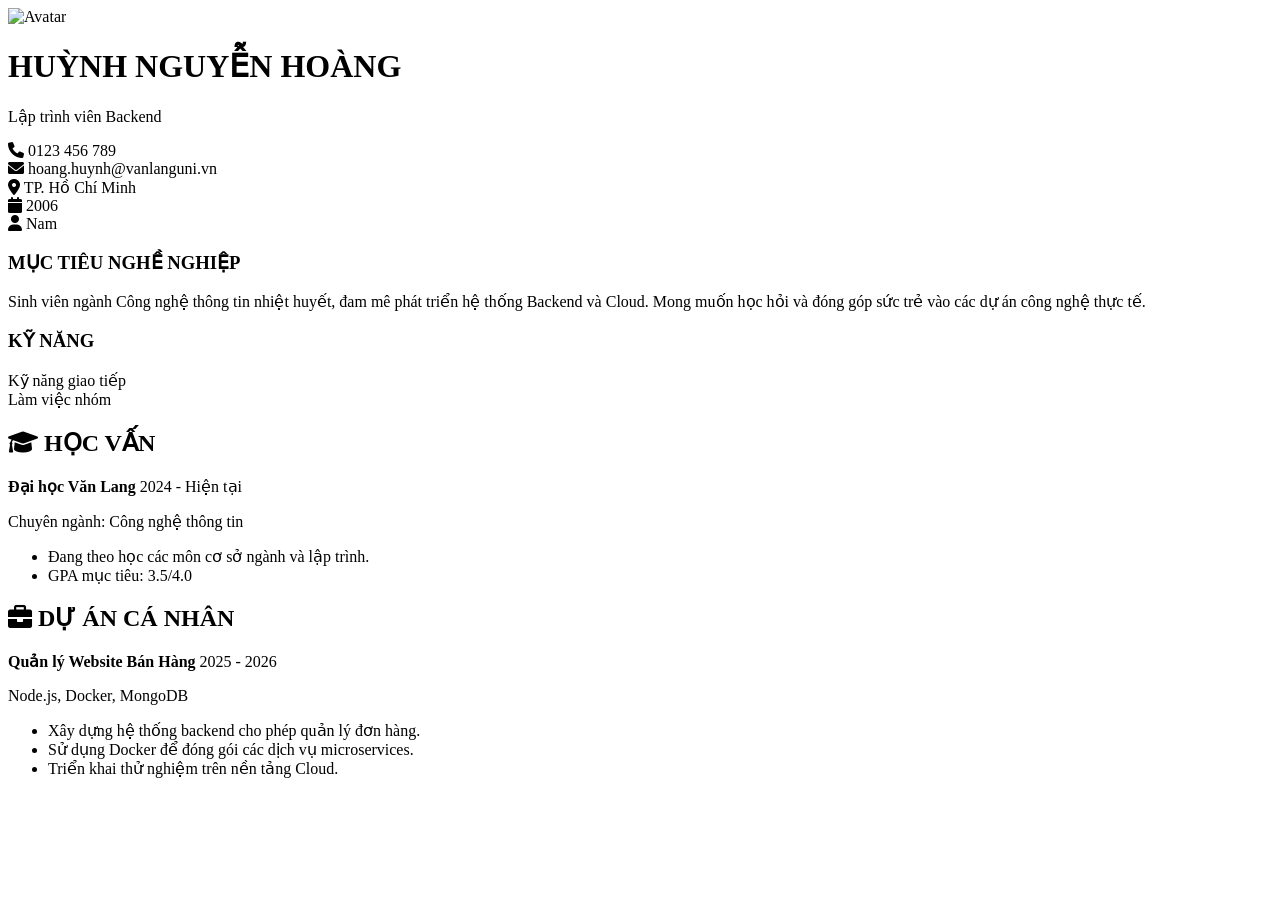
==== cv.html @ 288bc0c1 "Hoàn thành CV Huỳnh Nguyễn Hoàng" ====
<!DOCTYPE html>
<html lang="vi">
<head>
    <meta charset="UTF-8">
    <meta name="viewport" content="width=device-width, initial-scale=1.0">
    <title>CV - Huỳnh Nguyễn Hoàng</title>
    <link rel="stylesheet" href="style.css">
    <link rel="stylesheet" href="https://cdnjs.cloudflare.com/ajax/libs/font-awesome/6.0.0/css/all.min.css">
</head>
<body>
    <div class="cv-container">
        <div class="left-column">
            <div class="profile-header">
                <div class="avatar">
                    <img src="https://via.placeholder.com/150" alt="Avatar">
                </div>
                <h1 class="name">HUỲNH NGUYỄN HOÀNG</h1>
                <p class="job-title">Lập trình viên Backend</p>
            </div>

            <div class="sidebar-section">
                <div class="contact-item"><i class="fas fa-phone"></i> 0123 456 789</div>
                <div class="contact-item"><i class="fas fa-envelope"></i> hoang.huynh@vanlanguni.vn</div>
                <div class="contact-item"><i class="fas fa-map-marker-alt"></i> TP. Hồ Chí Minh</div>
                <div class="contact-item"><i class="fas fa-calendar"></i> 2006</div>
                <div class="contact-item"><i class="fas fa-user"></i> Nam</div>
            </div>

            <div class="sidebar-section">
                <h3>MỤC TIÊU NGHỀ NGHIỆP</h3>
                <p>Sinh viên ngành Công nghệ thông tin nhiệt huyết, đam mê phát triển hệ thống Backend và Cloud. Mong muốn học hỏi và đóng góp sức trẻ vào các dự án công nghệ thực tế.</p>
            </div>

            <div class="sidebar-section">
                <h3>KỸ NĂNG</h3>
                <div class="skill-bar">
                    <span>Kỹ năng giao tiếp</span>
                    <div class="progress"><div class="fill" style="width: 85%;"></div></div>
                </div>
                <div class="skill-bar">
                    <span>Làm việc nhóm</span>
                    <div class="progress"><div class="fill" style="width: 90%;"></div></div>
                </div>
            </div>
        </div>

        <div class="right-column">
            <div class="main-section">
                <h2 class="section-title"><i class="fas fa-graduation-cap"></i> HỌC VẤN</h2>
                <div class="experience-item">
                    <div class="item-header">
                        <strong>Đại học Văn Lang</strong>
                        <span class="date">2024 - Hiện tại</span>
                    </div>
                    <p class="sub-title">Chuyên ngành: Công nghệ thông tin</p>
                    <ul>
                        <li>Đang theo học các môn cơ sở ngành và lập trình.</li>
                        <li>GPA mục tiêu: 3.5/4.0</li>
                    </ul>
                </div>
            </div>

            <div class="main-section">
                <h2 class="section-title"><i class="fas fa-briefcase"></i> DỰ ÁN CÁ NHÂN</h2>
                <div class="experience-item">
                    <div class="item-header">
                        <strong>Quản lý Website Bán Hàng</strong>
                        <span class="date">2025 - 2026</span>
                    </div>
                    <p class="sub-title">Node.js, Docker, MongoDB</p>
                    <ul>
                        <li>Xây dựng hệ thống backend cho phép quản lý đơn hàng.</li>
                        <li>Sử dụng Docker để đóng gói các dịch vụ microservices.</li>
                        <li>Triển khai thử nghiệm trên nền tảng Cloud.</li>
                    </ul>
                </div>
            </div>
        </div>
    </div>
</body>
</html>
---- style.css ----
.container {
    margin-left: auto;
    margin-right: auto;
    width: 400px;
    text-align: center;
}
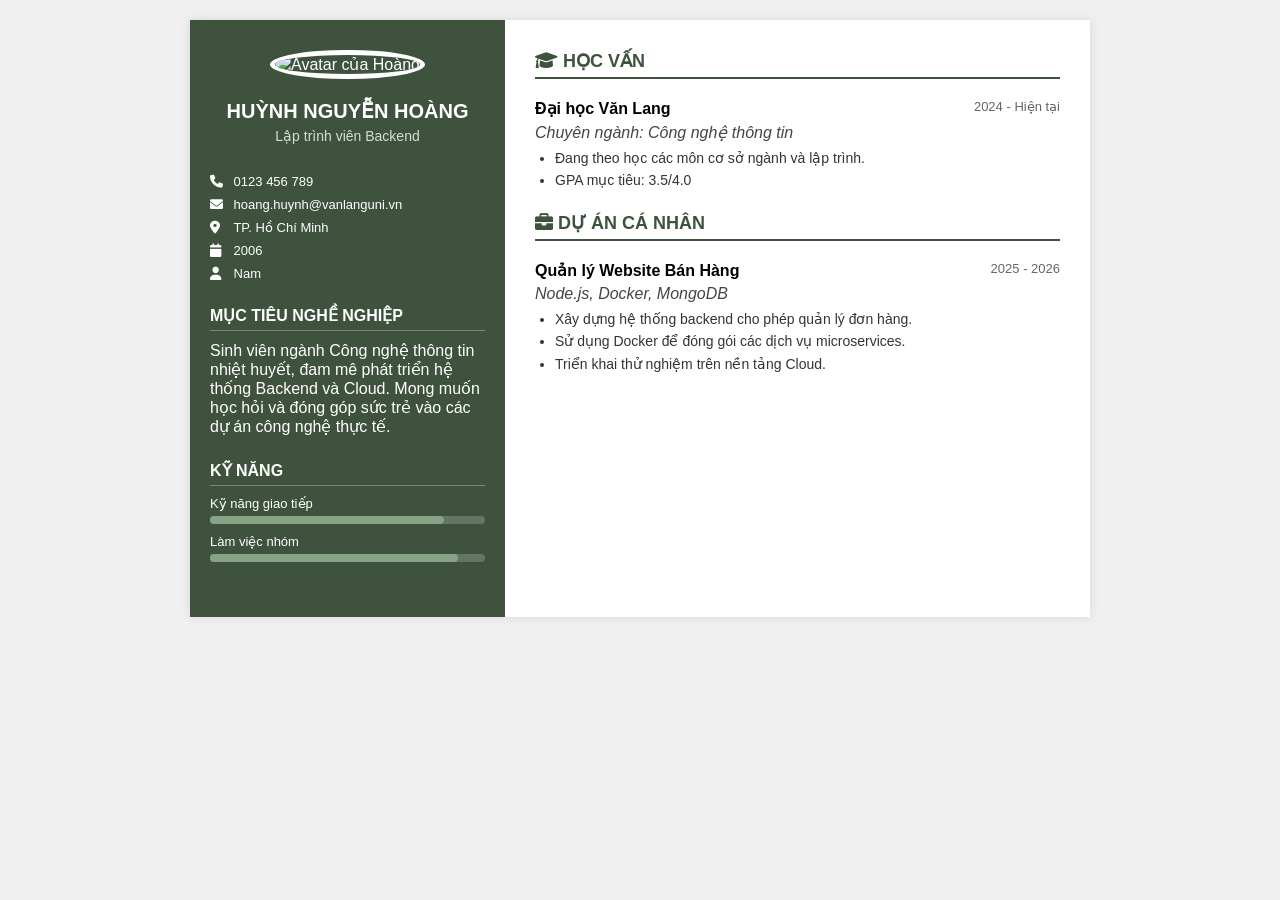
==== commit 7f0bd2c1: "Update cv.html" ====
--- a/cv.html
+++ b/cv.html
@@ -4,7 +4,7 @@
     <meta charset="UTF-8">
     <meta name="viewport" content="width=device-width, initial-scale=1.0">
     <title>CV - Huỳnh Nguyễn Hoàng</title>
-    <link rel="stylesheet" href="style.css">
+    <link rel="stylesheet" href="cv.css"> 
     <link rel="stylesheet" href="https://cdnjs.cloudflare.com/ajax/libs/font-awesome/6.0.0/css/all.min.css">
 </head>
 <body>
@@ -12,7 +12,7 @@
         <div class="left-column">
             <div class="profile-header">
                 <div class="avatar">
-                    <img src="https://via.placeholder.com/150" alt="Avatar">
+                    <img src="avatar.jpg" alt="Avatar của Hoàng">
                 </div>
                 <h1 class="name">HUỲNH NGUYỄN HOÀNG</h1>
                 <p class="job-title">Lập trình viên Backend</p>
--- a/cv.css
+++ b/cv.css
@@ -0,0 +1,84 @@
+* {
+    box-sizing: border-box;
+    margin: 0;
+    padding: 0;
+    font-family: 'Segoe UI', Tahoma, Geneva, Verdana, sans-serif;
+}
+
+body {
+    background-color: #f0f0f0;
+    padding: 20px;
+}
+
+.cv-container {
+    max-width: 900px;
+    margin: 0 auto;
+    background-color: #fff;
+    display: flex;
+    box-shadow: 0 0 10px rgba(0,0,0,0.1);
+}
+
+/* Cột trái */
+.left-column {
+    width: 35%;
+    background-color: #3e523e; /* Màu xanh đậm giống mẫu */
+    color: white;
+    padding: 30px 20px;
+}
+
+.avatar img {
+    width: 150px;
+    height: 150px;
+    border-radius: 50%;
+    border: 5px solid #fff;
+    margin-bottom: 20px;
+}
+
+.profile-header {
+    text-align: center;
+    margin-bottom: 30px;
+}
+
+.name { font-size: 20px; margin-bottom: 5px; }
+.job-title { font-size: 14px; opacity: 0.8; }
+
+.sidebar-section { margin-bottom: 25px; }
+.sidebar-section h3 {
+    border-bottom: 1px solid rgba(255,255,255,0.3);
+    padding-bottom: 5px;
+    margin-bottom: 10px;
+    font-size: 16px;
+}
+
+.contact-item { margin-bottom: 8px; font-size: 13px; }
+.contact-item i { width: 20px; }
+
+.skill-bar { margin-bottom: 10px; font-size: 13px; }
+.progress { 
+    background: rgba(255,255,255,0.2); 
+    height: 8px; 
+    border-radius: 5px; 
+    margin-top: 5px; 
+}
+.fill { background: #86a386; height: 100%; border-radius: 5px; }
+
+/* Cột phải */
+.right-column {
+    width: 65%;
+    padding: 30px;
+}
+
+.section-title {
+    color: #3e523e;
+    border-bottom: 2px solid #3e523e;
+    padding-bottom: 5px;
+    margin-bottom: 20px;
+    font-size: 18px;
+}
+
+.experience-item { margin-bottom: 20px; }
+.item-header { display: flex; justify-content: space-between; margin-bottom: 5px; }
+.date { font-size: 13px; color: #666; }
+.sub-title { font-style: italic; color: #444; margin-bottom: 5px; }
+
+ul { margin-left: 20px; font-size: 14px; line-height: 1.6; color: #333; }
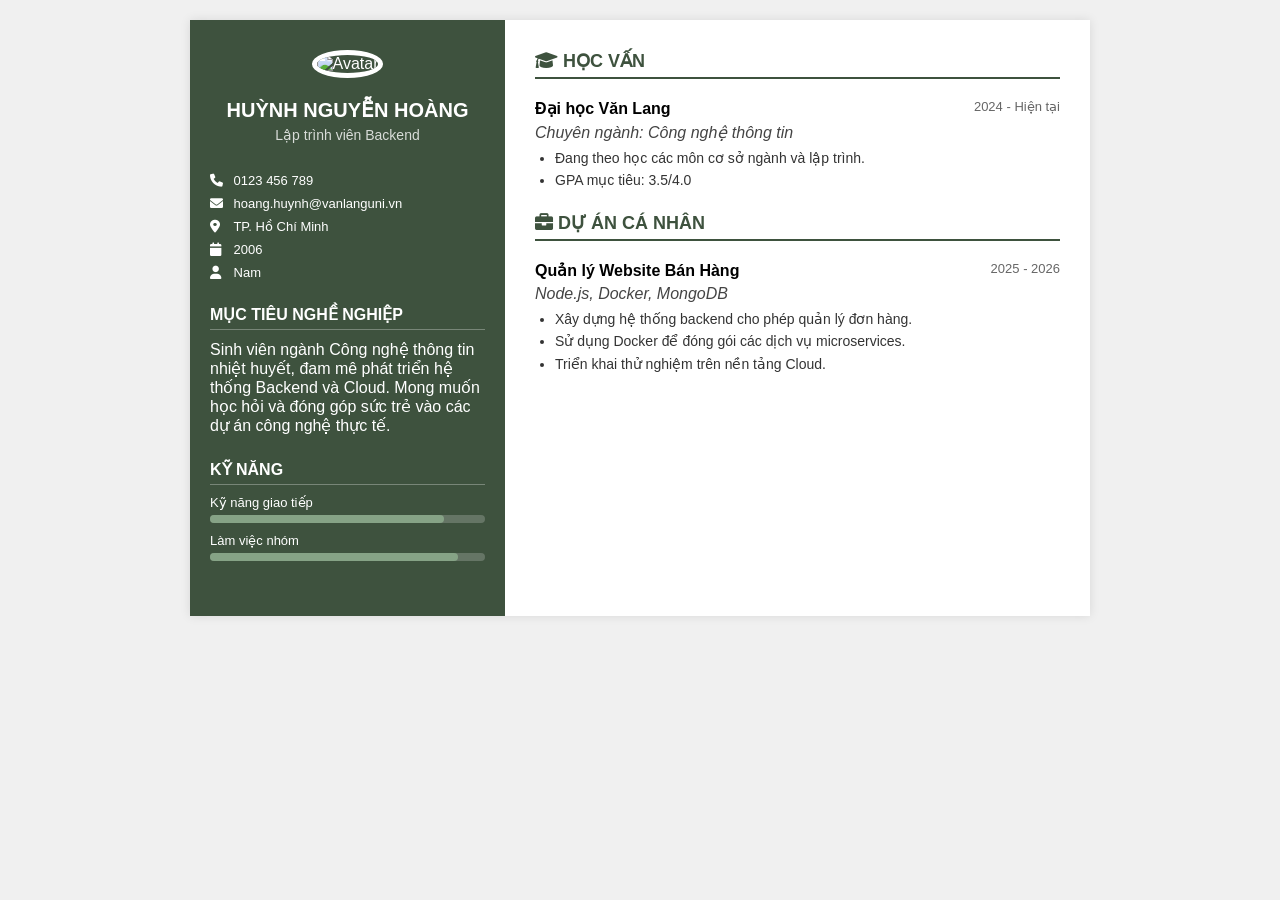
==== commit aed2dfbf: "Merge branch 'main' of https://github.com/hoang30112/th8_huynhnguyenhoang_2474802015773" ====
--- a/cv.html
+++ b/cv.html
@@ -12,7 +12,7 @@
         <div class="left-column">
             <div class="profile-header">
                 <div class="avatar">
-                    <img src="avatar.jpg" alt="Avatar của Hoàng">
+                    <img src="https://via.placeholder.com/150" alt="Avatar">
                 </div>
                 <h1 class="name">HUỲNH NGUYỄN HOÀNG</h1>
                 <p class="job-title">Lập trình viên Backend</p>
@@ -78,4 +78,4 @@
         </div>
     </div>
 </body>
-</html>+</html>
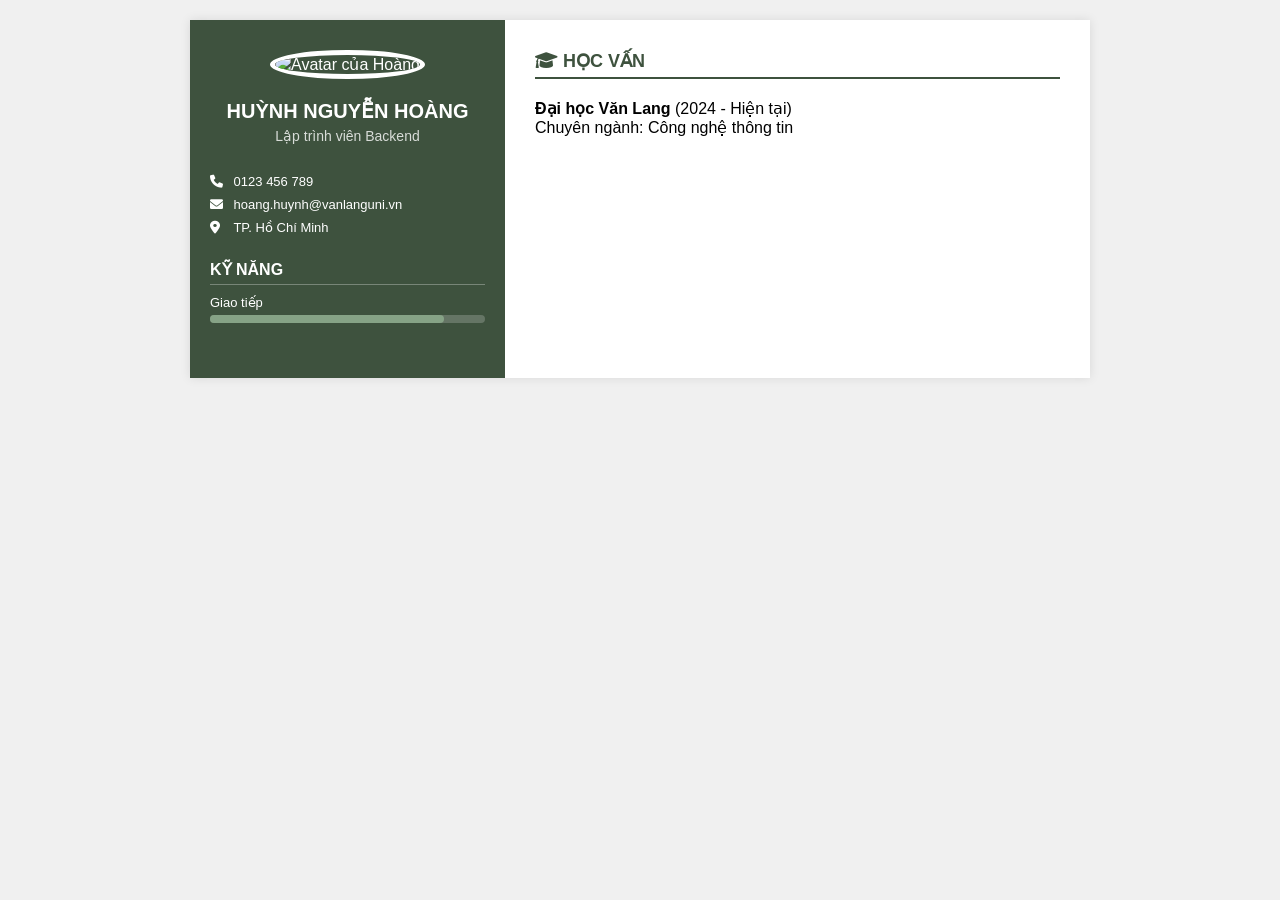
==== commit 8c59fb85: "Create cv.html" ====
--- a/cv.html
+++ b/cv.html
@@ -4,7 +4,7 @@
     <meta charset="UTF-8">
     <meta name="viewport" content="width=device-width, initial-scale=1.0">
     <title>CV - Huỳnh Nguyễn Hoàng</title>
-    <link rel="stylesheet" href="cv.css"> 
+    <link rel="stylesheet" href="cv.css">
     <link rel="stylesheet" href="https://cdnjs.cloudflare.com/ajax/libs/font-awesome/6.0.0/css/all.min.css">
 </head>
 <body>
@@ -12,70 +12,33 @@
         <div class="left-column">
             <div class="profile-header">
                 <div class="avatar">
-                    <img src="https://via.placeholder.com/150" alt="Avatar">
+                    <img src="avatar.jpg" alt="Avatar của Hoàng">
                 </div>
                 <h1 class="name">HUỲNH NGUYỄN HOÀNG</h1>
                 <p class="job-title">Lập trình viên Backend</p>
             </div>
-
             <div class="sidebar-section">
                 <div class="contact-item"><i class="fas fa-phone"></i> 0123 456 789</div>
                 <div class="contact-item"><i class="fas fa-envelope"></i> hoang.huynh@vanlanguni.vn</div>
                 <div class="contact-item"><i class="fas fa-map-marker-alt"></i> TP. Hồ Chí Minh</div>
-                <div class="contact-item"><i class="fas fa-calendar"></i> 2006</div>
-                <div class="contact-item"><i class="fas fa-user"></i> Nam</div>
             </div>
-
-            <div class="sidebar-section">
-                <h3>MỤC TIÊU NGHỀ NGHIỆP</h3>
-                <p>Sinh viên ngành Công nghệ thông tin nhiệt huyết, đam mê phát triển hệ thống Backend và Cloud. Mong muốn học hỏi và đóng góp sức trẻ vào các dự án công nghệ thực tế.</p>
-            </div>
-
             <div class="sidebar-section">
                 <h3>KỸ NĂNG</h3>
                 <div class="skill-bar">
-                    <span>Kỹ năng giao tiếp</span>
+                    <span>Giao tiếp</span>
                     <div class="progress"><div class="fill" style="width: 85%;"></div></div>
-                </div>
-                <div class="skill-bar">
-                    <span>Làm việc nhóm</span>
-                    <div class="progress"><div class="fill" style="width: 90%;"></div></div>
                 </div>
             </div>
         </div>
-
         <div class="right-column">
             <div class="main-section">
                 <h2 class="section-title"><i class="fas fa-graduation-cap"></i> HỌC VẤN</h2>
                 <div class="experience-item">
-                    <div class="item-header">
-                        <strong>Đại học Văn Lang</strong>
-                        <span class="date">2024 - Hiện tại</span>
-                    </div>
-                    <p class="sub-title">Chuyên ngành: Công nghệ thông tin</p>
-                    <ul>
-                        <li>Đang theo học các môn cơ sở ngành và lập trình.</li>
-                        <li>GPA mục tiêu: 3.5/4.0</li>
-                    </ul>
-                </div>
-            </div>
-
-            <div class="main-section">
-                <h2 class="section-title"><i class="fas fa-briefcase"></i> DỰ ÁN CÁ NHÂN</h2>
-                <div class="experience-item">
-                    <div class="item-header">
-                        <strong>Quản lý Website Bán Hàng</strong>
-                        <span class="date">2025 - 2026</span>
-                    </div>
-                    <p class="sub-title">Node.js, Docker, MongoDB</p>
-                    <ul>
-                        <li>Xây dựng hệ thống backend cho phép quản lý đơn hàng.</li>
-                        <li>Sử dụng Docker để đóng gói các dịch vụ microservices.</li>
-                        <li>Triển khai thử nghiệm trên nền tảng Cloud.</li>
-                    </ul>
+                    <strong>Đại học Văn Lang</strong> (2024 - Hiện tại)
+                    <p>Chuyên ngành: Công nghệ thông tin</p>
                 </div>
             </div>
         </div>
     </div>
 </body>
-</html>
+</html>
